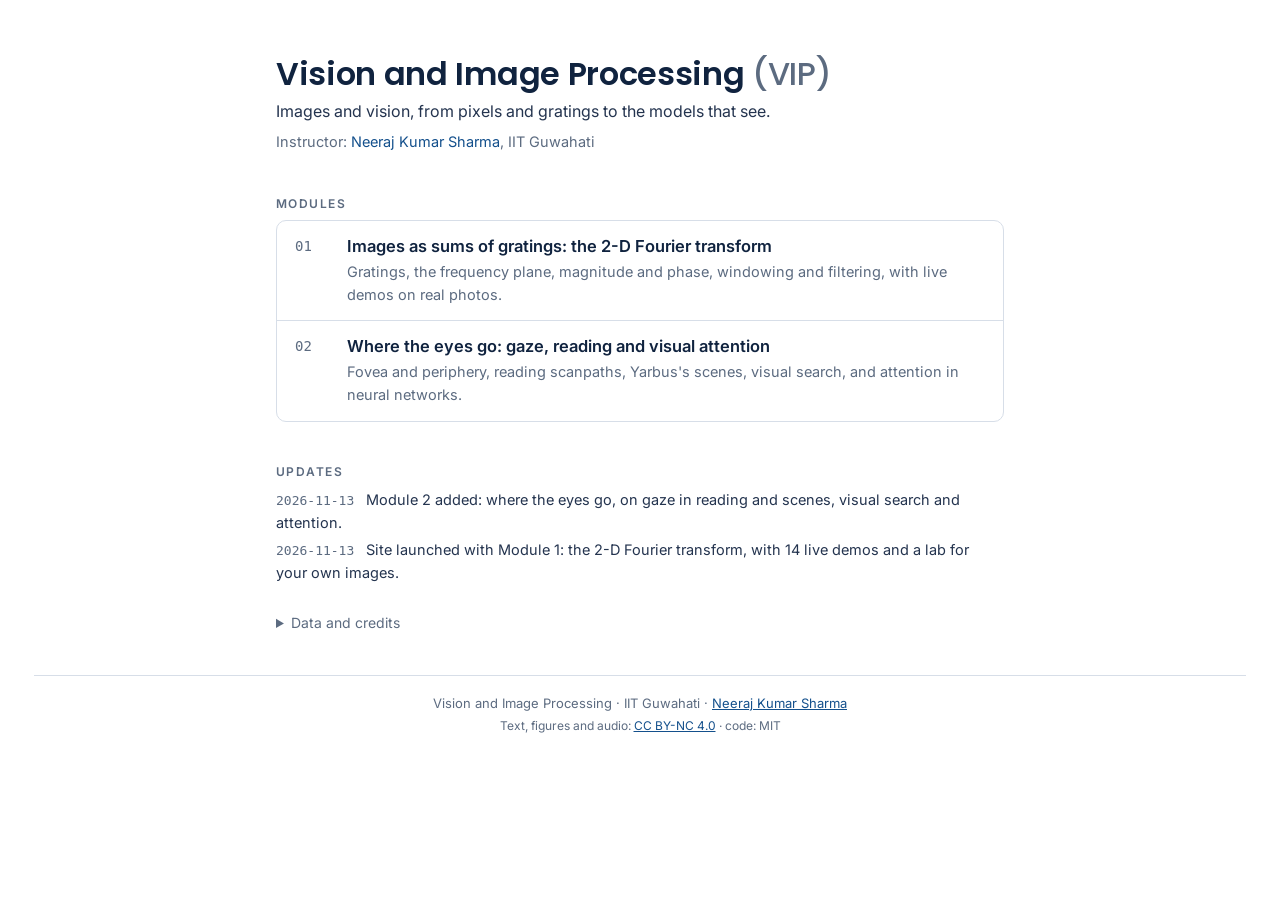
==== docs/index.html @ 1fe4c896 "added" ====
<!DOCTYPE html>
<html lang="en">
<head>
<meta charset="UTF-8">
<meta name="viewport" content="width=device-width, initial-scale=1.0">
<title>Vision and Image Processing</title>
<meta name="description" content="Images and vision, from pixels and gratings to the models that see.">
<link rel="stylesheet" href="https://fonts.googleapis.com/css2?family=Poppins:wght@600&family=Inter:wght@400;500;600&display=swap">
<link rel="stylesheet" href="assets/site.css?v=592b11fb">
</head>
<body class="ai-home">
<main>
  <header>
    <h1>Vision and Image Processing <span class="ai-abbr">(VIP)</span></h1>
    <p class="ai-lede">Images and vision, from pixels and gratings to the models that see.</p>
    <p class="ai-instr">Instructor: <a href="https://spinlabiitg.github.io/" target="_blank" rel="noopener">Neeraj Kumar Sharma</a>, IIT Guwahati</p>
  </header>
  <h2 id="modules">Modules</h2>
  <ul class="ai-panel"><li class="ai-row"><span class="ai-num">01</span><div><h3><a href="fourier_2d/index.html">Images as sums of gratings: the 2-D Fourier transform</a></h3><p>Gratings, the frequency plane, magnitude and phase, windowing and filtering, with live demos on real photos.</p></div></li><li class="ai-row"><span class="ai-num">02</span><div><h3><a href="gaze/index.html">Where the eyes go: gaze, reading and visual attention</a></h3><p>Fovea and periphery, reading scanpaths, Yarbus&#x27;s scenes, visual search, and attention in neural networks.</p></div></li></ul>
  
  <h2 id="updates">Updates</h2>
  <ul class="ai-updates"><li><time>2026-11-13</time> Module 2 added: where the eyes go, on gaze in reading and scenes, visual search and attention.</li><li><time>2026-11-13</time> Site launched with Module 1: the 2-D Fourier transform, with 14 live demos and a lab for your own images.</li></ul>
  <details class="ai-credits-box" id="credits"><summary>Data and credits</summary><ul class="ai-credits"><li>Campus photographs (main building and aerial view): IIT Guwahati. Converted to grayscale and cropped for the demos.</li><li>Module 2 images, all public domain: Ilya Repin, Unexpected Visitors (1884–88); reading scanpath recorded at Humanistlaboratoriet, Lund University (2005) and the redrawing of Yarbus&#x27;s (1967) task-dependent scanpaths, both via Wikimedia Commons.</li><li>KaTeX 0.16.11 (MIT licence) renders the equations; it is served from this site so pages work offline.</li></ul></details>
</main>
<footer class="ai-foot">Vision and Image Processing &middot; IIT Guwahati &middot; <a href="https://spinlabiitg.github.io/" target="_blank" rel="noopener">Neeraj Kumar Sharma</a><span class="ai-lic">Text, figures and audio: <a href="https://creativecommons.org/licenses/by-nc/4.0/" target="_blank" rel="noopener license">CC BY-NC 4.0</a> &middot; code: MIT</span></footer>
<script>/* open the credits panel when arriving via #credits (pages link to it) */
(function () { function o() { if (location.hash === '#credits') document.getElementById('credits').open = true; } o(); window.addEventListener('hashchange', o); })();</script>
</body>
</html>
---- docs/assets/site.css ----
/* Vision and Image Processing: shared navigation bar, footer and home page.
   Everything is namespaced .ai-* so it never collides with a tutorial page's own styles. */
:root {
  --ai-bg: #F6F8FB; --ai-surface: #FFFFFF; --ai-surface-2: #EEF2F7; --ai-ink: #10233F; --ai-ink-soft: #24344F;
  --ai-muted: #5C6B80; --ai-line: #D7DEE8; --ai-accent: #14508C; --ai-accent-2: #C1272D; --ai-gold: #C9971B; --ai-teal: #1D7A8C;
  --ai-bar: rgba(255, 255, 255, 0.92);
}
@media (prefers-color-scheme: dark) {
  :root:not([data-theme="light"]) {
    --ai-bg: #0E1726; --ai-surface: #152033; --ai-surface-2: #1B2840; --ai-ink: #F2F5FA; --ai-ink-soft: #D7E0EC;
    --ai-muted: #90A0B7; --ai-line: #253247; --ai-accent: #5B9BD5; --ai-accent-2: #EF6B6B; --ai-gold: #F2C14E; --ai-teal: #4FC3D1;
    --ai-bar: rgba(14, 23, 38, 0.92);
  }
}
:root[data-theme="dark"] {
  --ai-bg: #0E1726; --ai-surface: #152033; --ai-surface-2: #1B2840; --ai-ink: #F2F5FA; --ai-ink-soft: #D7E0EC;
  --ai-muted: #90A0B7; --ai-line: #253247; --ai-accent: #5B9BD5; --ai-accent-2: #EF6B6B; --ai-gold: #F2C14E; --ai-teal: #4FC3D1;
  --ai-bar: rgba(14, 23, 38, 0.92);
}

/* ---------------------------------------------------------------- navigation bar */
.ai-nav { position: sticky; top: 0; z-index: 1000; background: var(--ai-bar); backdrop-filter: blur(8px);
  border-bottom: 1px solid var(--ai-line); font: 500 13px/1.3 Inter, ui-sans-serif, system-ui, sans-serif; color: var(--ai-ink); }
.ai-nav *, .ai-foot * { box-sizing: border-box; }
.ai-nav-in { max-width: 1180px; margin: 0 auto; padding: 8px 16px; display: flex; align-items: center; gap: 8px 14px; flex-wrap: wrap; }
.ai-brand { font: 600 14px/1 Poppins, Inter, sans-serif; color: var(--ai-ink); text-decoration: none; display: inline-flex; align-items: center; gap: 7px; white-space: nowrap; }
.ai-logo { color: var(--ai-accent); letter-spacing: -2px; font-size: 13px; }
.ai-where { color: var(--ai-muted); flex: 1 1 200px; min-width: 0; overflow: hidden; text-overflow: ellipsis; white-space: nowrap; }
.ai-step { color: var(--ai-accent); text-decoration: none; padding: 4px 8px; border-radius: 6px; border: 1px solid var(--ai-line); white-space: nowrap; }
.ai-step:hover { border-color: var(--ai-accent); }
.ai-off { color: var(--ai-line); }
.ai-menu { position: relative; }
.ai-menu summary { cursor: pointer; list-style: none; padding: 4px 8px; border-radius: 6px; border: 1px solid var(--ai-line); color: var(--ai-ink-soft); white-space: nowrap; }
.ai-menu summary::-webkit-details-marker { display: none; }
.ai-menu summary::after { content: " ▾"; color: var(--ai-muted); }
.ai-menu ul { position: absolute; right: 0; top: calc(100% + 6px); margin: 0; padding: 6px; list-style: none; width: min(380px, calc(100vw - 32px));
  max-height: 70vh; overflow-y: auto; background: var(--ai-surface); border: 1px solid var(--ai-line); border-radius: 10px; box-shadow: 0 10px 30px rgba(0,0,0,0.15); }
.ai-menu li a { display: block; padding: 6px 10px; border-radius: 6px; color: var(--ai-ink); text-decoration: none; }
.ai-menu li a:hover { background: var(--ai-surface-2); }
.ai-menu li a[aria-current="page"] { color: var(--ai-accent); font-weight: 600; }
.ai-brand-short { display: none; }
@media (max-width: 640px) { .ai-where { display: none; } .ai-nav-in { gap: 6px 8px; } .ai-brand-full { display: none; } .ai-brand-short { display: inline; } }

.ai-foot { max-width: 1180px; margin: 40px auto 0; padding: 18px 16px 30px; border-top: 1px solid var(--ai-line);
  font: 400 13px/1.5 Inter, ui-sans-serif, system-ui, sans-serif; color: var(--ai-muted); text-align: center; }
.ai-foot a { color: var(--ai-accent); }
.ai-lic { display: block; margin-top: 4px; font-size: 12px; }

/* ---------------------------------------------------------------- home page (minimal: one panel, one row per module) */
body.ai-home { margin: 0; background: var(--ai-surface); color: var(--ai-ink); font: 400 16px/1.6 Inter, ui-sans-serif, system-ui, sans-serif; }
.ai-home main { max-width: 760px; margin: 0 auto; padding: 56px 16px 0; box-sizing: border-box; }
.ai-home h1 { font: 600 32px/1.15 Poppins, Inter, sans-serif; margin: 0 0 6px; letter-spacing: -0.01em; }
.ai-abbr { color: var(--ai-muted); font-weight: 500; }
.ai-lede { margin: 0 0 6px; color: var(--ai-ink-soft); }
.ai-instr { margin: 0; font-size: 14.5px; color: var(--ai-muted); }
.ai-instr a { color: var(--ai-accent); text-decoration: none; }
.ai-instr a:hover { text-decoration: underline; }
.ai-home h2 { font: 600 12px/1 Inter, sans-serif; letter-spacing: 0.12em; text-transform: uppercase; color: var(--ai-muted); margin: 44px 0 10px; }
.ai-panel { list-style: none; margin: 0; padding: 0; border: 1px solid var(--ai-line); border-radius: 10px; overflow: hidden; }
.ai-row { display: grid; grid-template-columns: 2.6em minmax(0, 1fr); gap: 0 10px; padding: 14px 18px; border-top: 1px solid var(--ai-line); }
.ai-row:first-child { border-top: 0; }
.ai-num { font: 500 14px/1.7 ui-monospace, Menlo, Consolas, monospace; color: var(--ai-muted); }
.ai-row h3 { font: 600 16.5px/1.4 Inter, sans-serif; margin: 0; }
.ai-row h3 a { color: var(--ai-ink); text-decoration: none; }
.ai-row h3 a:hover { color: var(--ai-accent); text-decoration: underline; text-underline-offset: 3px; }
.ai-row p { margin: 2px 0 0; font-size: 14.5px; color: var(--ai-muted); }
.ai-row .ai-row-pages { font-size: 14px; }
.ai-row-pages a { color: var(--ai-accent); text-decoration: none; }
.ai-row-pages a:hover { text-decoration: underline; }
.ai-note { font-weight: 400; font-size: 13px; color: var(--ai-muted); }
.ai-updates { list-style: none; margin: 0; padding: 0; font-size: 14.5px; color: var(--ai-ink-soft); }
.ai-updates li { margin: 4px 0; }
.ai-updates time { font: 13px/1 ui-monospace, Menlo, Consolas, monospace; color: var(--ai-muted); margin-right: 8px; }
.ai-credits-box { margin-top: 28px; font-size: 14px; color: var(--ai-muted); }
.ai-credits-box summary { cursor: pointer; }
.ai-credits { padding-left: 18px; color: var(--ai-ink-soft); font-size: 13.5px; }
.ai-credits li { margin: 4px 0; }
.ai-home a:focus-visible, .ai-nav a:focus-visible, .ai-menu summary:focus-visible, .ai-credits-box summary:focus-visible { outline: 2px solid var(--ai-accent); outline-offset: 2px; }
@media (max-width: 520px) { .ai-home main { padding-top: 36px; } .ai-row { padding: 12px 14px; grid-template-columns: 2.2em minmax(0, 1fr); } }
/* KaTeX's hidden MathML copy is absolutely positioned: give scrolling equation boxes a containing block so it is
   clipped with the equation instead of widening the page on phones */
.eq, .eqn, .katex-display { position: relative; }
/* any display equation (also those inside lists, cards and tables) scrolls sideways instead of widening the page */
.katex-display { max-width: 100%; overflow-x: auto; overflow-y: hidden; padding: 2px 0; }
/* every formula is the containing block of its own hidden MathML copy, so that copy is clipped by whatever
   scrolling box the formula sits in (galleries, tables, cards) */
.katex { position: relative; }
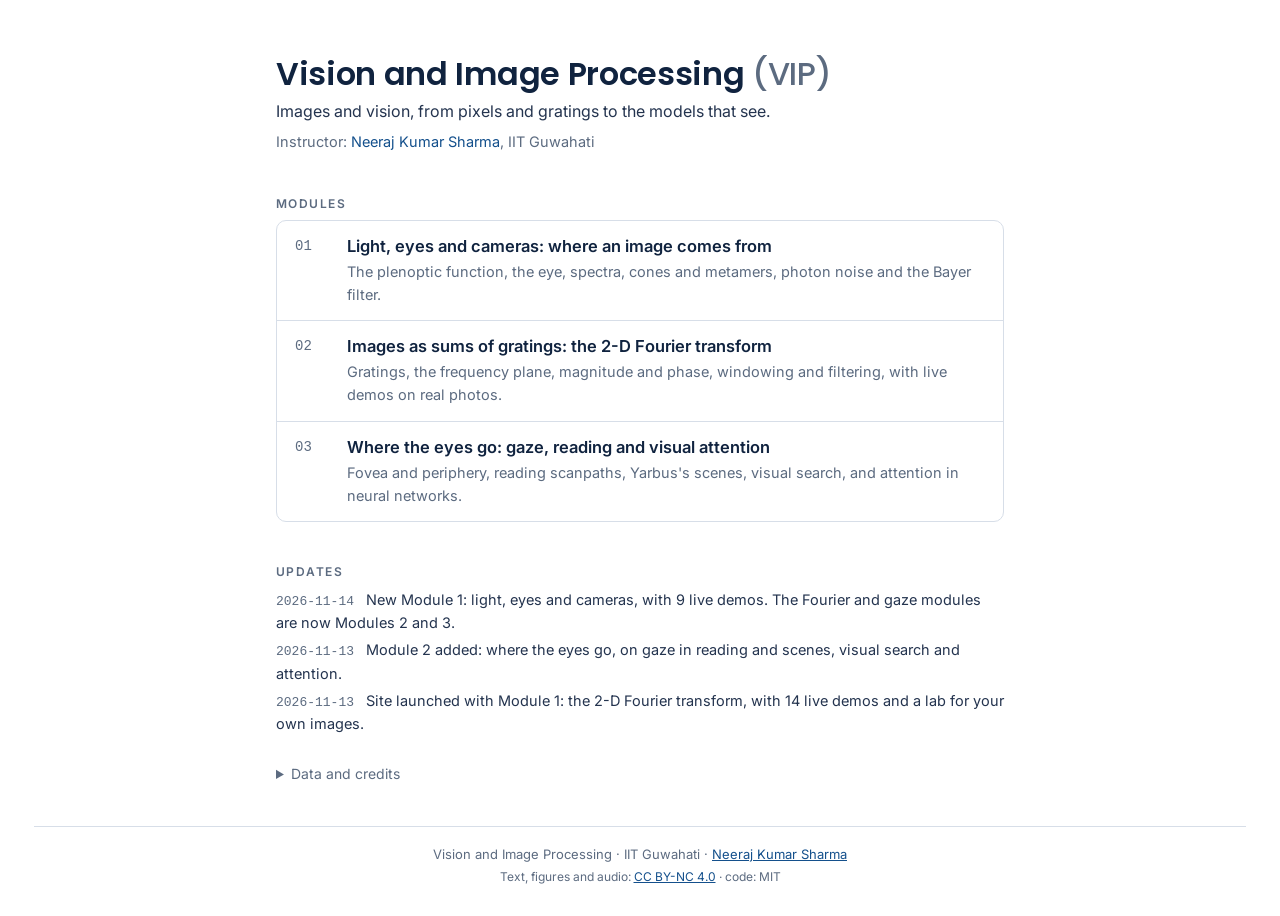
==== commit 2d966648: "added" ====
--- a/docs/index.html
+++ b/docs/index.html
@@ -16,11 +16,11 @@
     <p class="ai-instr">Instructor: <a href="https://spinlabiitg.github.io/" target="_blank" rel="noopener">Neeraj Kumar Sharma</a>, IIT Guwahati</p>
   </header>
   <h2 id="modules">Modules</h2>
-  <ul class="ai-panel"><li class="ai-row"><span class="ai-num">01</span><div><h3><a href="fourier_2d/index.html">Images as sums of gratings: the 2-D Fourier transform</a></h3><p>Gratings, the frequency plane, magnitude and phase, windowing and filtering, with live demos on real photos.</p></div></li><li class="ai-row"><span class="ai-num">02</span><div><h3><a href="gaze/index.html">Where the eyes go: gaze, reading and visual attention</a></h3><p>Fovea and periphery, reading scanpaths, Yarbus&#x27;s scenes, visual search, and attention in neural networks.</p></div></li></ul>
+  <ul class="ai-panel"><li class="ai-row"><span class="ai-num">01</span><div><h3><a href="light_camera/index.html">Light, eyes and cameras: where an image comes from</a></h3><p>The plenoptic function, the eye, spectra, cones and metamers, photon noise and the Bayer filter.</p></div></li><li class="ai-row"><span class="ai-num">02</span><div><h3><a href="fourier_2d/index.html">Images as sums of gratings: the 2-D Fourier transform</a></h3><p>Gratings, the frequency plane, magnitude and phase, windowing and filtering, with live demos on real photos.</p></div></li><li class="ai-row"><span class="ai-num">03</span><div><h3><a href="gaze/index.html">Where the eyes go: gaze, reading and visual attention</a></h3><p>Fovea and periphery, reading scanpaths, Yarbus&#x27;s scenes, visual search, and attention in neural networks.</p></div></li></ul>
   
   <h2 id="updates">Updates</h2>
-  <ul class="ai-updates"><li><time>2026-11-13</time> Module 2 added: where the eyes go, on gaze in reading and scenes, visual search and attention.</li><li><time>2026-11-13</time> Site launched with Module 1: the 2-D Fourier transform, with 14 live demos and a lab for your own images.</li></ul>
-  <details class="ai-credits-box" id="credits"><summary>Data and credits</summary><ul class="ai-credits"><li>Campus photographs (main building and aerial view): IIT Guwahati. Converted to grayscale and cropped for the demos.</li><li>Module 2 images, all public domain: Ilya Repin, Unexpected Visitors (1884–88); reading scanpath recorded at Humanistlaboratoriet, Lund University (2005) and the redrawing of Yarbus&#x27;s (1967) task-dependent scanpaths, both via Wikimedia Commons.</li><li>KaTeX 0.16.11 (MIT licence) renders the equations; it is served from this site so pages work offline.</li></ul></details>
+  <ul class="ai-updates"><li><time>2026-11-14</time> New Module 1: light, eyes and cameras, with 9 live demos. The Fourier and gaze modules are now Modules 2 and 3.</li><li><time>2026-11-13</time> Module 2 added: where the eyes go, on gaze in reading and scenes, visual search and attention.</li><li><time>2026-11-13</time> Site launched with Module 1: the 2-D Fourier transform, with 14 live demos and a lab for your own images.</li></ul>
+  <details class="ai-credits-box" id="credits"><summary>Data and credits</summary><ul class="ai-credits"><li>Campus photographs (main building, aerial view and roundabout): IIT Guwahati. Cropped, and converted to grayscale for the Fourier demos.</li><li>Module 2 images, all public domain: Ilya Repin, Unexpected Visitors (1884–88); reading scanpath recorded at Humanistlaboratoriet, Lund University (2005) and the redrawing of Yarbus&#x27;s (1967) task-dependent scanpaths, both via Wikimedia Commons.</li><li>KaTeX 0.16.11 (MIT licence) renders the equations; it is served from this site so pages work offline.</li></ul></details>
 </main>
 <footer class="ai-foot">Vision and Image Processing &middot; IIT Guwahati &middot; <a href="https://spinlabiitg.github.io/" target="_blank" rel="noopener">Neeraj Kumar Sharma</a><span class="ai-lic">Text, figures and audio: <a href="https://creativecommons.org/licenses/by-nc/4.0/" target="_blank" rel="noopener license">CC BY-NC 4.0</a> &middot; code: MIT</span></footer>
 <script>/* open the credits panel when arriving via #credits (pages link to it) */
